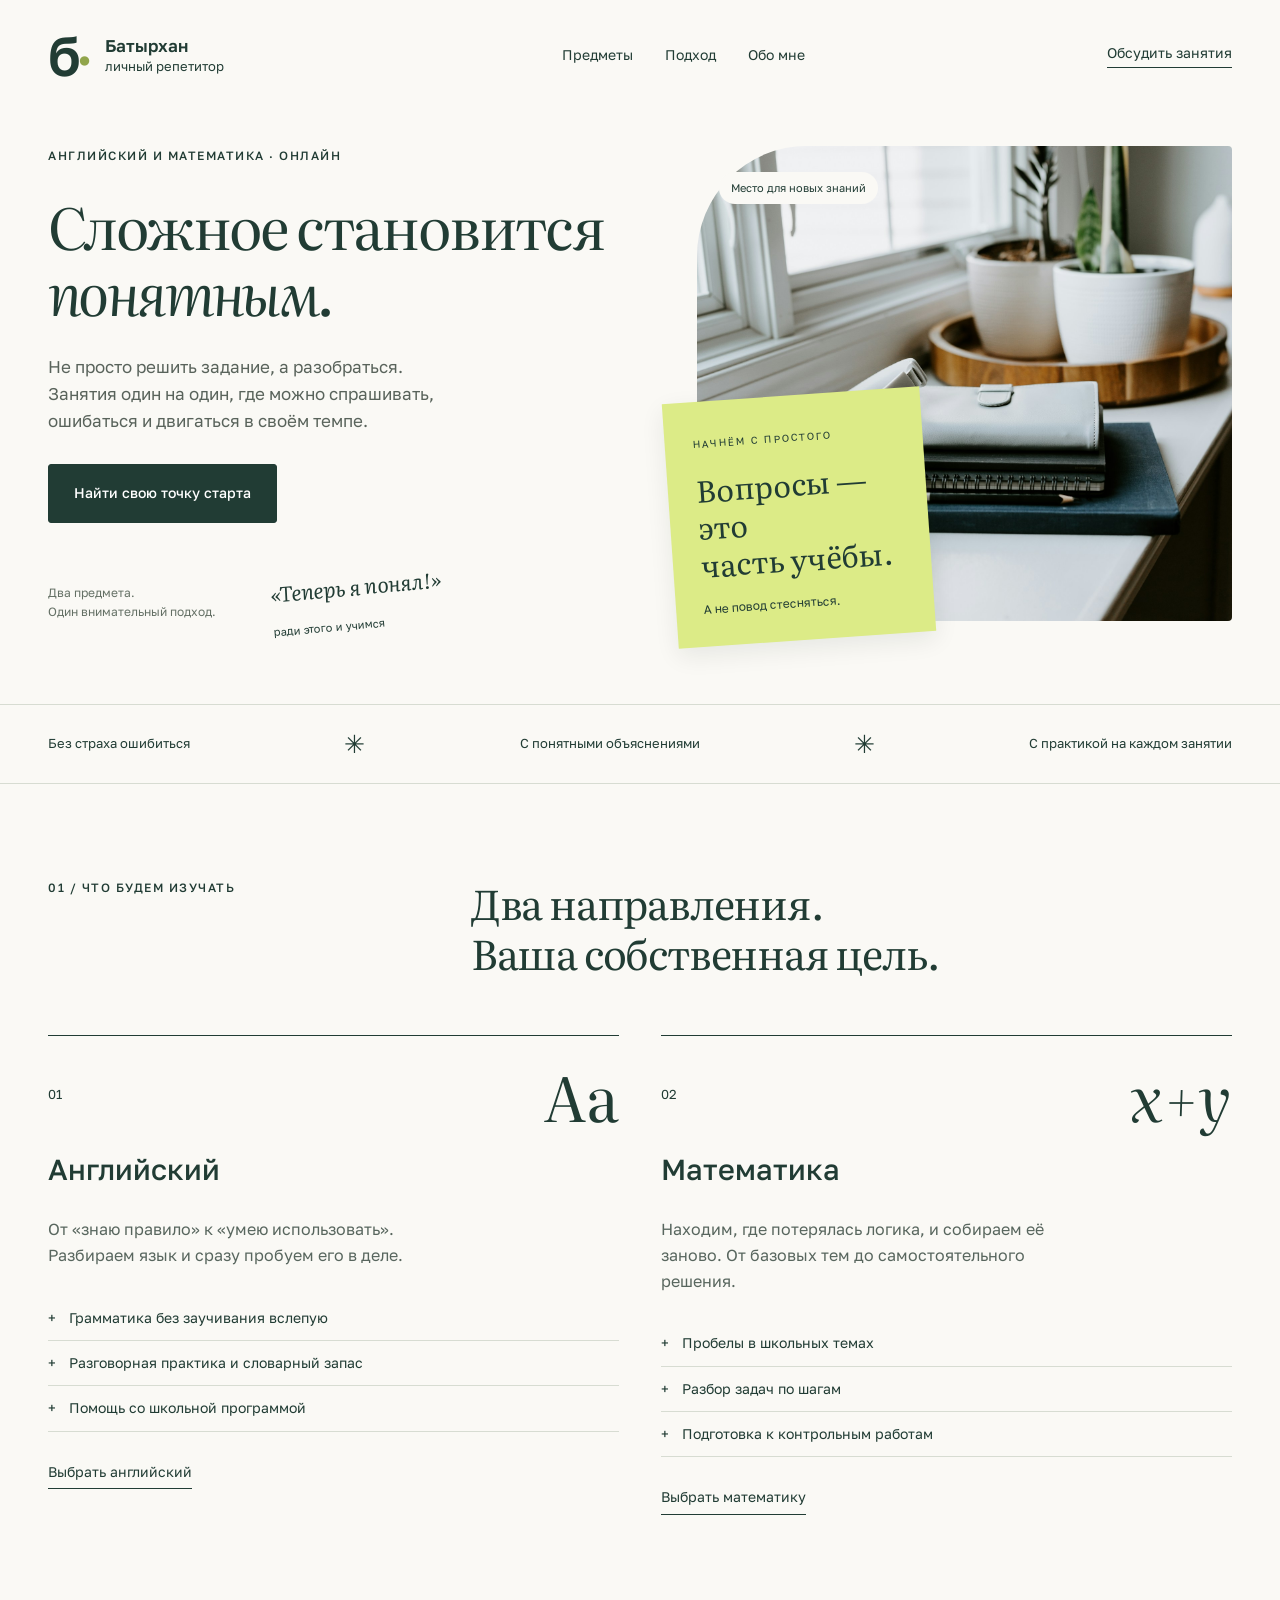
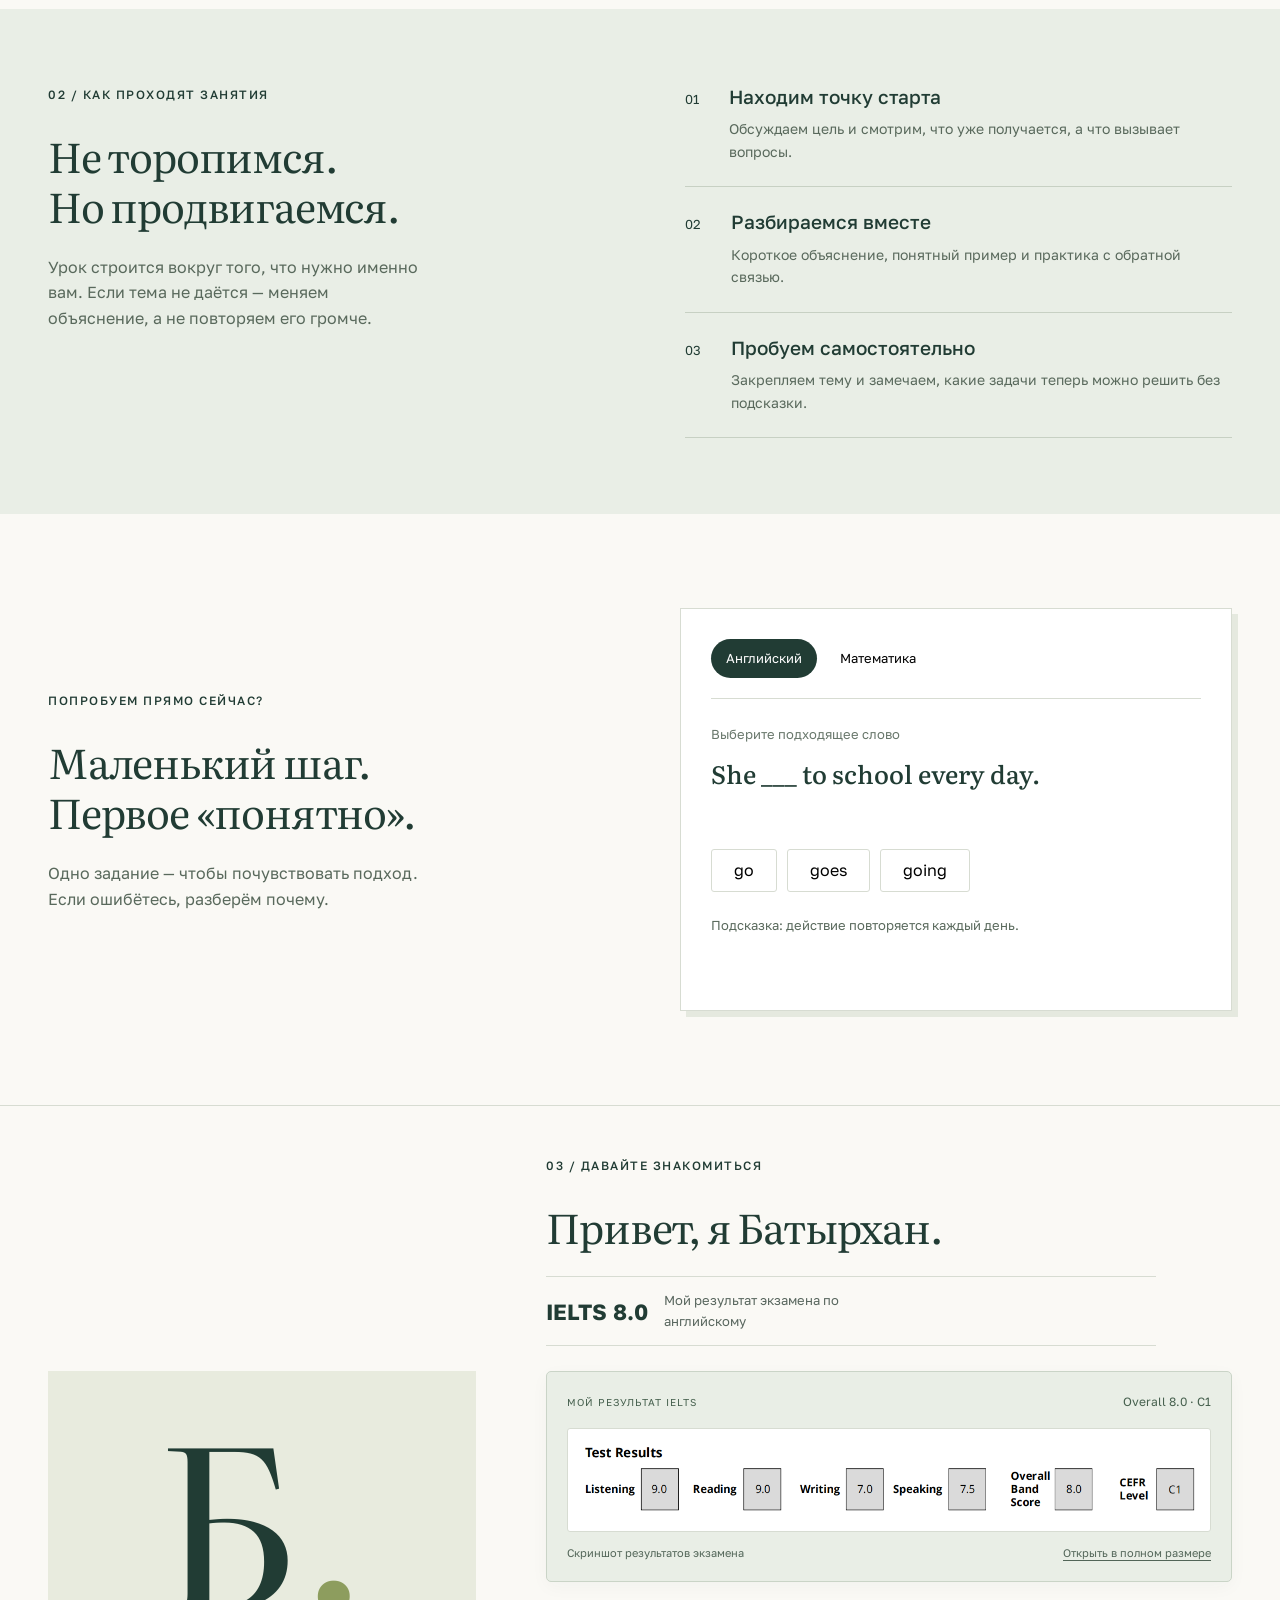
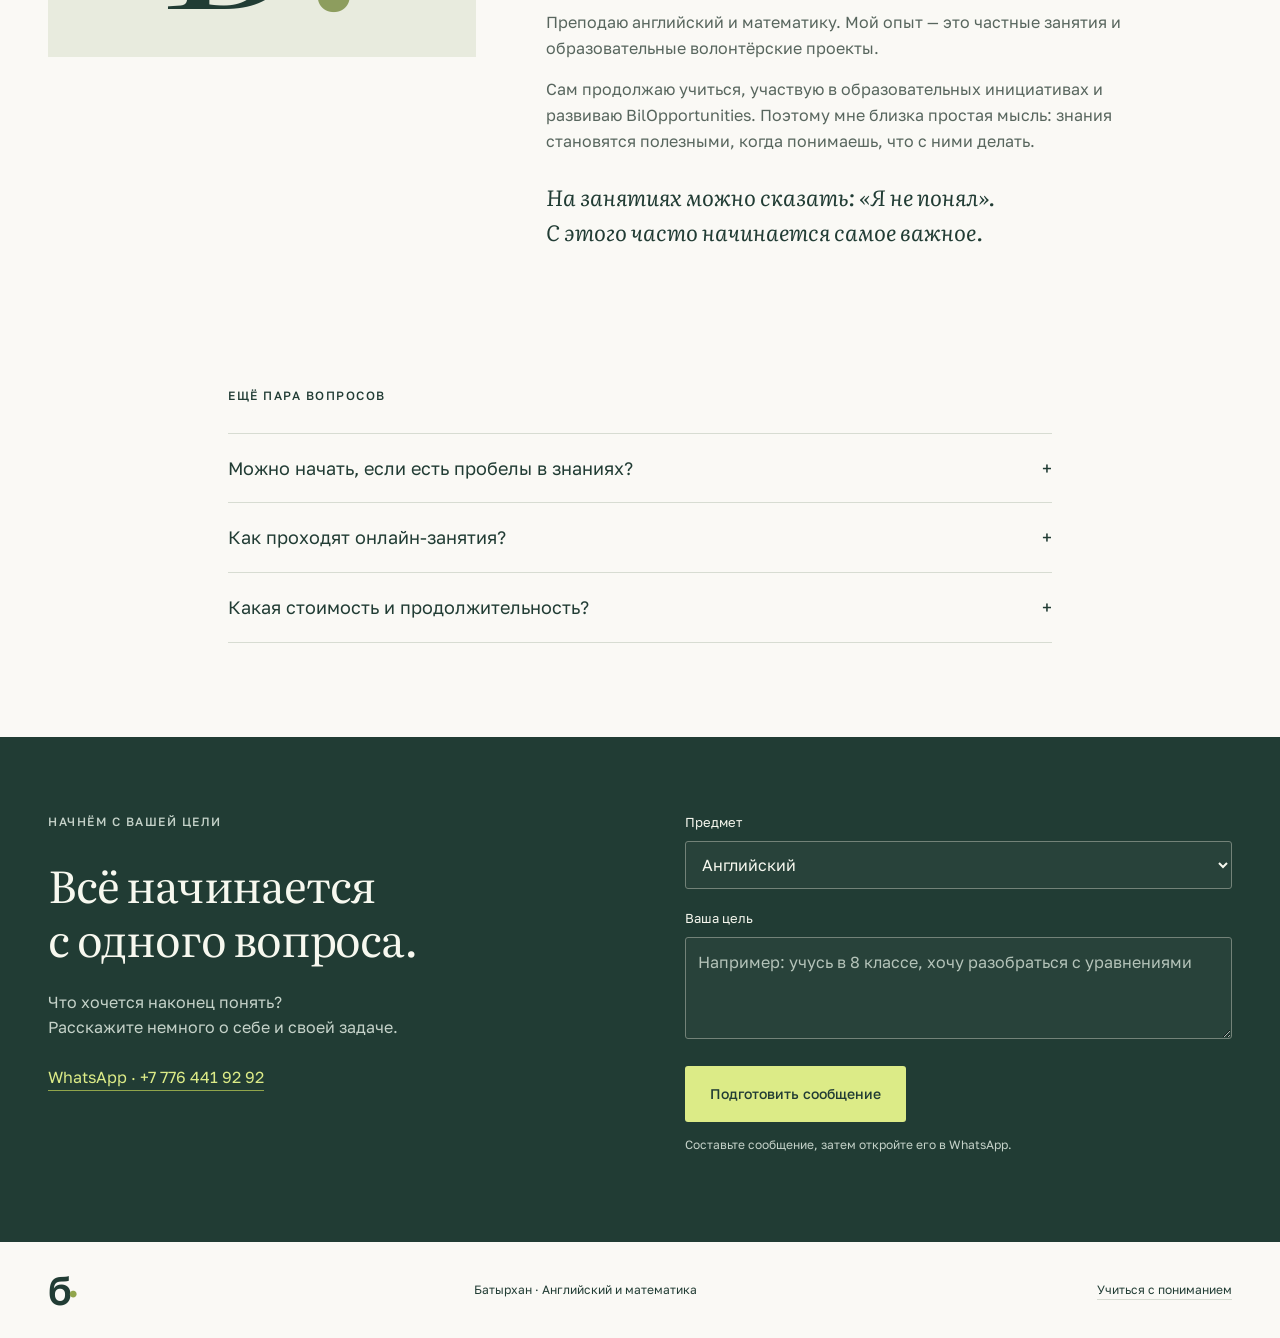
==== public/index.html @ 5d7ccc58 "Add complete tutoring website and Vercel configuration" ====
<!doctype html>
<html lang="ru"><head><meta charset="UTF-8"><meta name="viewport" content="width=device-width,initial-scale=1"><title>Батырхан — английский и математика</title><meta name="description" content="Индивидуальные занятия по английскому и математике с Батырханом. Понятные объяснения, практика и внимание к вашей цели."><link rel="icon" href="data:image/svg+xml,%3Csvg xmlns='http://www.w3.org/2000/svg' viewBox='0 0 40 40'%3E%3Crect width='40' height='40' rx='20' fill='%231c342e'/%3E%3Ctext x='10' y='29' font-size='27' fill='white'%3Eb%3C/text%3E%3C/svg%3E"><link rel="stylesheet" href="style.css"></head>
<body><header class="wrap"><a class="brand" href="#">б<span>·</span> <small>Батырхан<br>личный репетитор</small></a><nav aria-label="Основная навигация"><a href="#subjects">Предметы</a><a href="#approach">Подход</a><a href="#about">Обо мне</a></nav><a class="nav-cta" href="#start">Обсудить занятия</a></header>
<main><section class="hero wrap"><div class="hero-copy"><p class="eyebrow">АНГЛИЙСКИЙ И МАТЕМАТИКА · ОНЛАЙН</p><h1>Сложное становится<br><em>понятным.</em></h1><p class="intro">Не просто решить задание, а разобраться.<br>Занятия один на один, где можно спрашивать,<br class="desktop"> ошибаться и двигаться в своём темпе.</p><a class="button" href="#start">Найти свою точку старта</a><div class="hero-bottom"><span>Два предмета.<br>Один внимательный подход.</span><span class="handwriting">«Теперь я понял!»<br><small>ради этого и учимся</small></span></div></div><div class="hero-visual"><img id="hero-photo" alt="Книги и тетради на рабочем столе" src="study.jpg"><div class="photo-label">Место для новых знаний</div><div class="lesson-note"><span>НАЧНЁМ С ПРОСТОГО</span><p>Вопросы — это<br>часть учёбы.</p><div>А не повод стесняться.</div></div></div></section>
<div class="strip"><div class="wrap"><span>Без страха ошибиться</span><i>✳</i><span>С понятными объяснениями</span><i>✳</i><span>С практикой на каждом занятии</span></div></div>
<section id="subjects" class="section wrap"><div class="section-heading"><p class="eyebrow">01 / ЧТО БУДЕМ ИЗУЧАТЬ</p><h2>Два направления.<br>Ваша собственная цель.</h2></div><div class="subjects"><article><div class="subject-top"><span class="number">01</span><span class="subject-symbol">Aa</span></div><h3>Английский</h3><p>От «знаю правило» к «умею использовать». Разбираем язык и сразу пробуем его в деле.</p><ul><li>Грамматика без заучивания вслепую</li><li>Разговорная практика и словарный запас</li><li>Помощь со школьной программой</li></ul><button class="text-button" data-subject="Английский">Выбрать английский</button></article><article><div class="subject-top"><span class="number">02</span><span class="subject-symbol math">x+y</span></div><h3>Математика</h3><p>Находим, где потерялась логика, и собираем её заново. От базовых тем до самостоятельного решения.</p><ul><li>Пробелы в школьных темах</li><li>Разбор задач по шагам</li><li>Подготовка к контрольным работам</li></ul><button class="text-button" data-subject="Математика">Выбрать математику</button></article></div></section>
<section id="approach" class="approach"><div class="wrap approach-grid"><div><p class="eyebrow">02 / КАК ПРОХОДЯТ ЗАНЯТИЯ</p><h2>Не торопимся.<br>Но продвигаемся.</h2><p>Урок строится вокруг того, что нужно именно вам. Если тема не даётся — меняем объяснение, а не повторяем его громче.</p></div><ol><li><span>01</span><div><h3>Находим точку старта</h3><p>Обсуждаем цель и смотрим, что уже получается, а что вызывает вопросы.</p></div></li><li><span>02</span><div><h3>Разбираемся вместе</h3><p>Короткое объяснение, понятный пример и практика с обратной связью.</p></div></li><li><span>03</span><div><h3>Пробуем самостоятельно</h3><p>Закрепляем тему и замечаем, какие задачи теперь можно решить без подсказки.</p></div></li></ol></div></section>
<section class="section wrap try-grid"><div><p class="eyebrow">ПОПРОБУЕМ ПРЯМО СЕЙЧАС?</p><h2>Маленький шаг.<br>Первое «понятно».</h2><p>Одно задание — чтобы почувствовать подход.<br>Если ошибётесь, разберём почему.</p></div><div class="exercise"><div class="tabs" role="group" aria-label="Предмет задания"><button class="active" aria-pressed="true" data-quiz="english">Английский</button><button aria-pressed="false" data-quiz="math">Математика</button></div><p id="quiz-label">Выберите подходящее слово</p><h3 id="quiz-question" lang="en">She ___ to school every day.</h3><div id="quiz-options" class="options"></div><p id="quiz-feedback" class="feedback" aria-live="polite">Подсказка: действие повторяется каждый день.</p></div></section>
<section id="about" class="about wrap"><div class="about-mark" aria-hidden="true">Б<span>.</span></div><div><p class="eyebrow">03 / ДАВАЙТЕ ЗНАКОМИТЬСЯ</p><h2>Привет, я Батырхан.</h2><p class="ielts-badge"><strong>IELTS 8.0</strong><span>Мой результат экзамена по английскому</span></p><figure class="results-card"><figcaption><span>МОЙ РЕЗУЛЬТАТ IELTS</span><span>Overall 8.0 · C1</span></figcaption><a class="results-image" href="ielts-results.png" target="_blank" rel="noopener" aria-label="Открыть скриншот результатов IELTS в полном размере"><img src="ielts-results.png" alt="Результаты IELTS: Listening 9.0, Reading 9.0, Writing 7.0, Speaking 7.5, общий балл 8.0, CEFR C1" width="1143" height="135" loading="lazy"></a><div class="results-caption"><span>Скриншот результатов экзамена</span><a href="ielts-results.png" target="_blank" rel="noopener">Открыть в полном размере</a></div></figure><p>Преподаю английский и математику. Мой опыт — это частные занятия и образовательные волонтёрские проекты.</p><p>Сам продолжаю учиться, участвую в образовательных инициативах и развиваю BilOpportunities. Поэтому мне близка простая мысль: знания становятся полезными, когда понимаешь, что с ними делать.</p><p class="personal">На занятиях можно сказать: «Я не понял».<br>С этого часто начинается самое важное.</p></div></section>
<section class="section wrap faq"><p class="eyebrow">ЕЩЁ ПАРА ВОПРОСОВ</p><details><summary>Можно начать, если есть пробелы в знаниях?</summary><p>Да. Сначала разберёмся, какие темы вызывают трудности, и начнём с необходимой базы.</p></details><details><summary>Как проходят онлайн-занятия?</summary><p>По видеосвязи, с разбором примеров и совместной практикой. Удобную платформу и материалы согласуем перед началом.</p></details><details><summary>Какая стоимость и продолжительность?</summary><p>Стоимость, длительность и расписание обсуждаются перед началом занятий с учётом предмета и вашей задачи.</p></details></section>
<section id="start" class="contact"><div class="wrap contact-grid"><div><p class="eyebrow">НАЧНЁМ С ВАШЕЙ ЦЕЛИ</p><h2>Всё начинается<br>с одного вопроса.</h2><p>Что хочется наконец понять?<br>Расскажите немного о себе и своей задаче.</p><a class="whatsapp-contact" href="https://wa.me/77764419292" target="_blank" rel="noopener noreferrer">WhatsApp · +7 776 441 92 92</a></div><form id="contact-form"><label for="subject">Предмет</label><select id="subject"><option>Английский</option><option>Математика</option><option>Оба предмета</option></select><label for="goal">Ваша цель</label><textarea id="goal" required maxlength="1500" placeholder="Например: учусь в 8 классе, хочу разобраться с уравнениями" rows="3"></textarea><button class="button light" type="submit">Подготовить сообщение</button><p class="form-note">Составьте сообщение, затем откройте его в WhatsApp.</p><div id="message-result" hidden><label for="message-text">Ваше сообщение готово</label><textarea id="message-text" readonly rows="5"></textarea><a id="whatsapp-send" class="button light" href="https://wa.me/77764419292" target="_blank" rel="noopener noreferrer">Открыть WhatsApp</a> <button type="button" id="copy" class="text-button">Скопировать текст</button><p id="copy-status" aria-live="polite">Откройте WhatsApp и нажмите «Отправить» в чате с Батырханом.</p></div></form></div></section></main><footer class="wrap"><a class="brand" href="#">б<span>·</span></a><span>Батырхан · Английский и математика</span><a href="#subjects">Учиться с пониманием</a></footer><script src="app.js"></script></body></html>
---- public/style.css ----
@import url('https://fonts.googleapis.com/css2?family=Golos+Text:wght@400;500;600;700&family=Literata:ital,wght@0,400;0,500;1,400;1,500&display=swap');
:root{--ink:#213c34;--paper:#faf9f5;--accent:#dceb87;--line:#d7dcd2}*{box-sizing:border-box}html{scroll-behavior:smooth;scroll-padding-top:30px}body{margin:0;background:var(--paper);color:var(--ink);font-family:'Golos Text',Arial,sans-serif;font-size:16px;line-height:1.6}a{color:inherit;text-decoration:none}button,input,select,textarea{font:inherit}button,a,select,summary{touch-action:manipulation}button{cursor:pointer}a:focus-visible,button:focus-visible,summary:focus-visible{outline:3px solid #a48422;outline-offset:5px}.wrap{max-width:1280px;margin:auto;padding-left:48px;padding-right:48px}header{height:110px;display:flex;align-items:center;justify-content:space-between;gap:24px}.brand{font-weight:600;font-size:55px;line-height:1;display:flex;align-items:center;letter-spacing:-5px}.brand>span{color:#91a54b}.brand small{font-size:13px;line-height:1.35;letter-spacing:0;font-weight:400;padding-left:17px}.brand small:first-line{font-size:17px;font-weight:600}nav{display:flex;gap:32px;font-size:14px}.nav-cta{font-size:14px;border-bottom:1px solid;padding-bottom:3px}.hero{display:grid;grid-template-columns:1.13fr 1fr;gap:45px;padding-top:36px;padding-bottom:68px}.eyebrow{font-size:12px;letter-spacing:1.5px;font-weight:500;margin:0 0 27px}h1,h2,h3,p{margin-top:0}h1{font-family:Literata,Georgia,serif;font-size:clamp(40px,4.5vw,65px);font-weight:400;line-height:1.15;letter-spacing:-2.6px;margin-bottom:28px}h1 em{font-weight:400}h2{font-family:Literata,Georgia,serif;font-weight:400;font-size:clamp(30px,3.2vw,44px);line-height:1.22;letter-spacing:-1.2px;margin-bottom:24px}h3{font-size:23px;font-weight:500;line-height:1.3}.intro{font-size:17px;color:#59635b;margin-bottom:30px}.button{display:inline-block;background:var(--ink);border:1px solid var(--ink);padding:17px 25px;color:white;font-size:14px;font-weight:500;border-radius:3px;transition:background .2s,transform .2s}.button:hover{background:#385447;transform:translateY(-2px)}.hero-bottom{margin-top:46px;display:flex;align-items:center;gap:55px;font-size:12px;color:#647065}.handwriting{font-family:Literata,Georgia,serif;font-size:21px;font-style:italic;color:var(--ink);transform:rotate(-5deg)}.handwriting small{font-family:'Golos Text',sans-serif;font-style:normal;font-size:11px}.hero-visual{position:relative;min-height:470px;margin-bottom:15px}.hero-visual img{width:100%;height:100%;position:absolute;object-fit:cover;border-radius:110px 4px 4px 4px;background:#c9c8b8}.photo-label{position:absolute;left:22px;top:26px;background:var(--paper);font-size:11px;padding:7px 12px;border-radius:30px}.lesson-note{position:absolute;bottom:-20px;left:-27px;background:var(--accent);width:258px;padding:28px;transform:rotate(-4deg);box-shadow:0 8px 24px #12271815}.lesson-note span{font-size:10px;letter-spacing:1.6px}.lesson-note p{font-family:Literata,serif;font-size:30px;line-height:1.25;margin:16px 0}.lesson-note div{font-size:12px}.strip{border-top:1px solid var(--line);border-bottom:1px solid var(--line);padding:19px 0}.strip .wrap{display:flex;justify-content:space-between;gap:20px;align-items:center;font-size:13px}.strip i{font-style:normal;font-size:25px}.section{padding-top:94px;padding-bottom:94px}.section-heading{display:grid;grid-template-columns:1fr 1.8fr;margin-bottom:33px}.subjects{display:grid;grid-template-columns:1fr 1fr;gap:42px}.subjects article{border-top:1px solid var(--ink);padding-top:25px}.subject-top{display:flex;align-items:center;justify-content:space-between;height:68px;margin-bottom:22px}.number{font-size:13px}.subject-symbol{font-family:Literata,Georgia,serif;font-size:62px;line-height:1}.math{font-style:italic}.subjects h3{font-size:29px}.subjects p{max-width:420px;color:#58665e}.subjects ul{list-style:none;padding:0;margin:27px 0;font-size:14px}.subjects li{border-bottom:1px solid var(--line);padding:11px 0}.subjects li:before{content:'+';padding-right:13px}.text-button{background:none;border:0;border-bottom:1px solid;padding:0 0 5px;color:inherit;font-size:14px}.approach{background:#e9eee6;padding:76px 0}.approach-grid{display:grid;grid-template-columns:1fr 1fr;gap:90px}.approach-grid>div>p:last-child{color:#59695c;max-width:380px}.approach ol{list-style:none;margin:0;padding:0}.approach li{display:flex;gap:30px;border-bottom:1px solid #c7d0c3;padding:23px 0}.approach li:first-child{padding-top:0}.approach li span{font-size:13px;padding-top:4px}.approach li h3{font-size:19px;margin-bottom:9px}.approach li p{font-size:14px;color:#59695c;margin:0}.try-grid{display:grid;grid-template-columns:1fr 1fr;gap:80px;align-items:center}.try-grid>div>p:last-child{color:#59695c}.exercise{padding:30px;background:white;border:1px solid var(--line);box-shadow:6px 6px 0 #e5e9df}.tabs{display:flex;gap:8px;border-bottom:1px solid var(--line);padding-bottom:20px;margin-bottom:25px}.tabs button{border:0;background:none;font-size:13px;padding:9px 15px;border-radius:30px}.tabs .active{background:var(--ink);color:white}.exercise>p{font-size:13px;color:#68776b}.exercise h3{font-family:Literata,Georgia,serif;font-size:25px;min-height:66px}.options{display:flex;gap:10px}.options button{border:1px solid var(--line);background:white;padding:8px 22px;border-radius:3px}.options button:hover{background:#eef3dd}.options .selected{background:var(--accent);border-color:var(--ink)}.exercise .feedback{margin:23px 0 0;min-height:65px;color:var(--ink)}.about{display:grid;grid-template-columns:1fr 1.6fr;gap:70px;padding-top:50px;padding-bottom:65px;border-top:1px solid var(--line);align-items:center}.about-mark{font-family:Literata,serif;font-size:220px;text-align:center;line-height:1.3;background:#e8ebde}.about-mark span{color:#8d9d5e}.about p:not(.eyebrow){max-width:610px;color:#58665e}.about .personal{font-family:Literata,serif;font-size:22px;font-style:italic;color:var(--ink)!important;margin-top:25px}.faq{max-width:920px;padding-top:50px}details{border-top:1px solid var(--line);padding:20px 0}details:last-child{border-bottom:1px solid var(--line)}summary{cursor:pointer;font-size:18px;list-style:none;display:flex;justify-content:space-between;gap:20px}summary:after{content:'+'}details[open] summary:after{content:'−'}details p{font-size:15px;color:#59695c;margin:15px 35px 0 0}.contact{background:var(--ink);color:#f7f8ef;padding:75px 0}.contact-grid{display:grid;grid-template-columns:1fr 1fr;gap:90px}.contact h2{font-size:44px}.contact p{color:#c5d2c9}form label{display:block;font-size:13px;margin-bottom:8px}select,textarea{width:100%;border:1px solid #738278;border-radius:3px;padding:12px;background:#ffffff08;color:inherit;margin-bottom:19px}select option{color:#213c34}textarea{resize:vertical}textarea::placeholder{color:#b4c3b9}.light{background:var(--accent);color:var(--ink);border:0}.light:hover{background:#e7f4b0}.form-note,#copy-status{font-size:12px;margin-top:13px}#message-result{margin-top:25px;border-top:1px solid #738278;padding-top:20px}footer{display:flex;align-items:center;justify-content:space-between;gap:20px;padding-top:28px;padding-bottom:28px;font-size:12px}footer .brand{font-size:40px}footer>a:last-child{border-bottom:1px solid var(--line)}@media(min-width:1500px){.hero{padding-top:55px;padding-bottom:85px}.hero-visual{min-height:520px}}@media(max-width:900px){.wrap{padding-left:25px;padding-right:25px}nav{gap:18px}.hero{gap:24px}h1{font-size:46px}.hero-visual{min-height:480px}.hero-bottom{gap:20px}.handwriting{font-size:17px}.lesson-note{width:220px}.approach-grid,.try-grid,.contact-grid{gap:35px}.section-heading{grid-template-columns:1fr 1.5fr}.about{gap:35px}.contact h2{font-size:36px}}@media(max-width:640px){header{height:85px}nav{display:none}.brand{font-size:43px}.brand small{font-size:11px;padding-left:12px}.brand small:first-line{font-size:14px}.nav-cta{font-size:12px}.hero{grid-template-columns:1fr;padding-top:23px;padding-bottom:55px;gap:30px}h1{font-size:45px;letter-spacing:-1.9px}.eyebrow{font-size:10px;letter-spacing:1.1px;margin-bottom:21px}.intro{font-size:16px}.hero-bottom{margin-top:27px;justify-content:space-between}.hero-visual{min-height:345px;margin-left:20px}.lesson-note{left:-20px;width:210px;padding:20px}.lesson-note p{font-size:25px}.photo-label{left:40px}.strip .wrap{justify-content:center;flex-wrap:wrap;gap:6px 15px;font-size:11px}.strip i{font-size:18px}.strip i:last-of-type{display:none}.strip span:last-child{width:100%;text-align:center}.section{padding-top:60px;padding-bottom:60px}.section-heading,.subjects,.approach-grid,.try-grid,.about,.contact-grid{grid-template-columns:1fr;gap:30px}.section-heading{gap:0}.subjects{gap:38px}.subjects h3{font-size:27px}.subject-top{margin-bottom:10px}.approach{padding:55px 0}.exercise{padding:22px}.options button{padding:8px 18px}.about{padding-top:40px;padding-bottom:10px}.about-mark{font-size:110px;width:150px}.about h2{font-size:32px}.contact{padding:55px 0}.contact h2{font-size:37px}.contact-grid{gap:25px}footer{flex-wrap:wrap;justify-content:flex-start}footer>a:last-child{margin-left:auto}footer>span{font-size:10px}h2{font-size:33px}}@media(prefers-reduced-motion:reduce){html{scroll-behavior:auto}*{transition:none!important}}

.ielts-badge{display:flex;align-items:center;gap:16px;padding:13px 0;border-top:1px solid var(--line);border-bottom:1px solid var(--line)}.ielts-badge strong{font-size:22px;color:var(--ink);white-space:nowrap}.ielts-badge span{font-size:13px;max-width:220px}.whatsapp-contact{display:inline-block;color:var(--accent);border-bottom:1px solid #91a54b;margin-top:8px;font-size:16px}#message-result .button{margin:0 12px 16px 0}

.results-card{margin:25px 0 28px;padding:20px;background:#e9eee6;border:1px solid #cad4c7;border-radius:5px;box-shadow:0 5px 18px #213c3409;max-width:100%;transition:box-shadow .2s}.results-card:hover{box-shadow:0 8px 24px #213c3414}.results-card figcaption{display:flex;justify-content:space-between;gap:12px;align-items:center;font-size:10px;letter-spacing:1px;color:#46604e;margin-bottom:17px}.results-card figcaption span:last-child{font-size:12px;letter-spacing:0}.results-image{display:block;background:#fff;padding:14px 10px;border:1px solid #d7dcd2;border-radius:3px}.results-image img{display:block;width:100%;height:auto}.results-caption{display:flex;justify-content:space-between;gap:12px;font-size:11px;line-height:1.5;margin-top:13px;color:#526558}.results-caption a{text-decoration:underline;text-underline-offset:3px}.about>div{min-width:0}@media(max-width:640px){.results-card{padding:14px}.results-card figcaption{flex-wrap:wrap}.results-caption{flex-direction:column;gap:5px}.results-image{padding:12px 5px}}
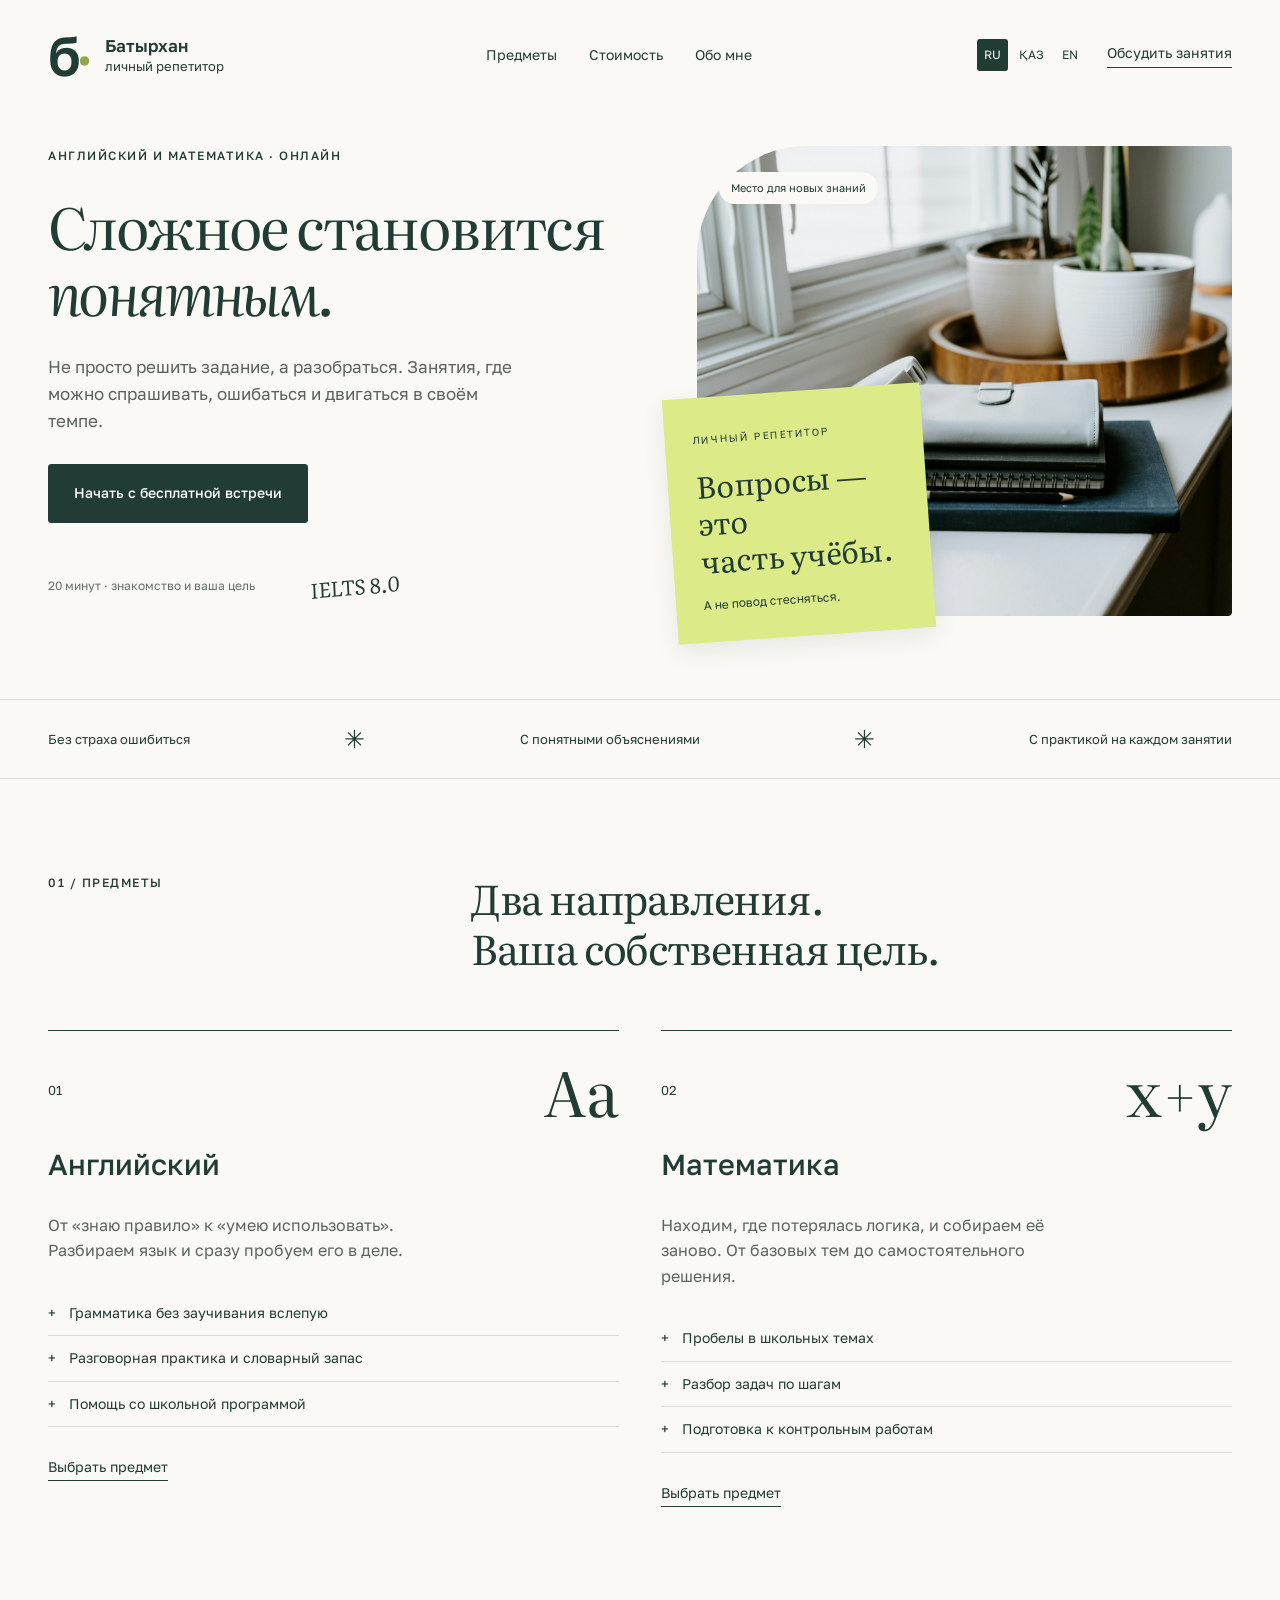
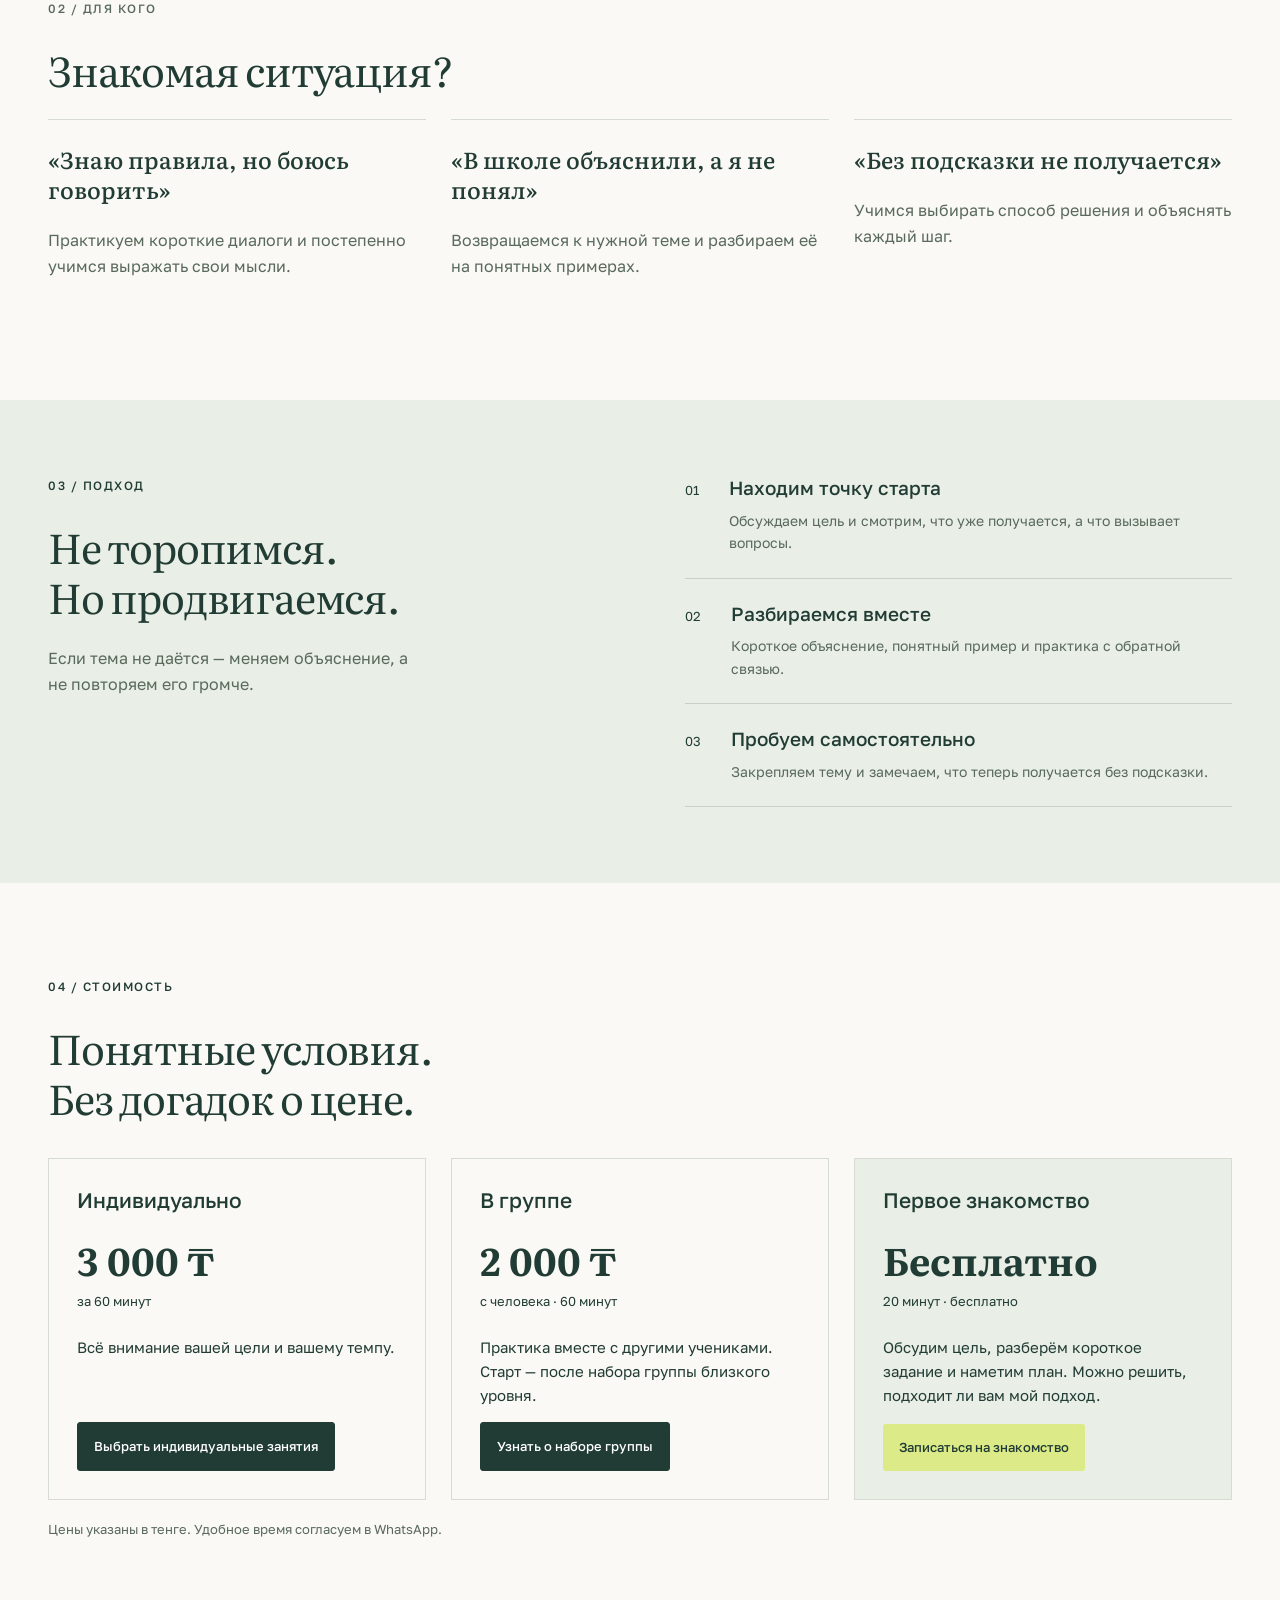
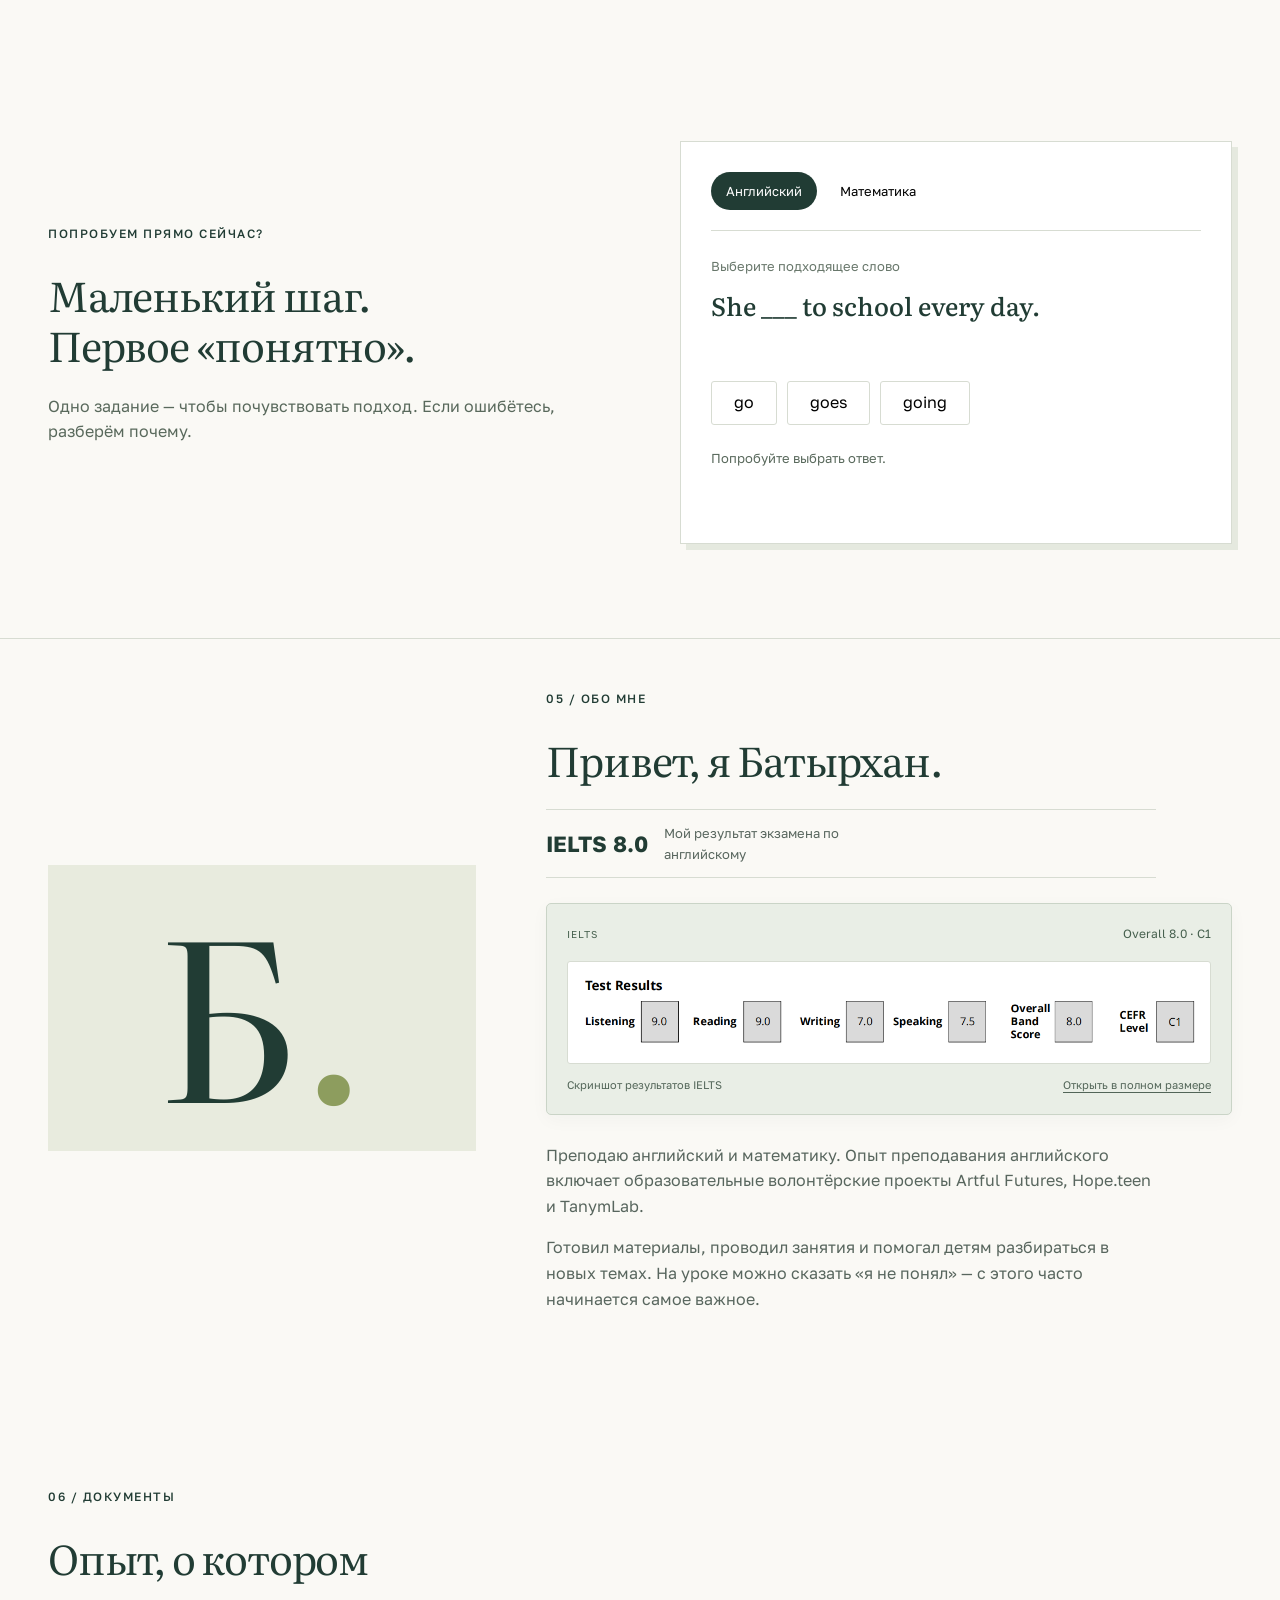
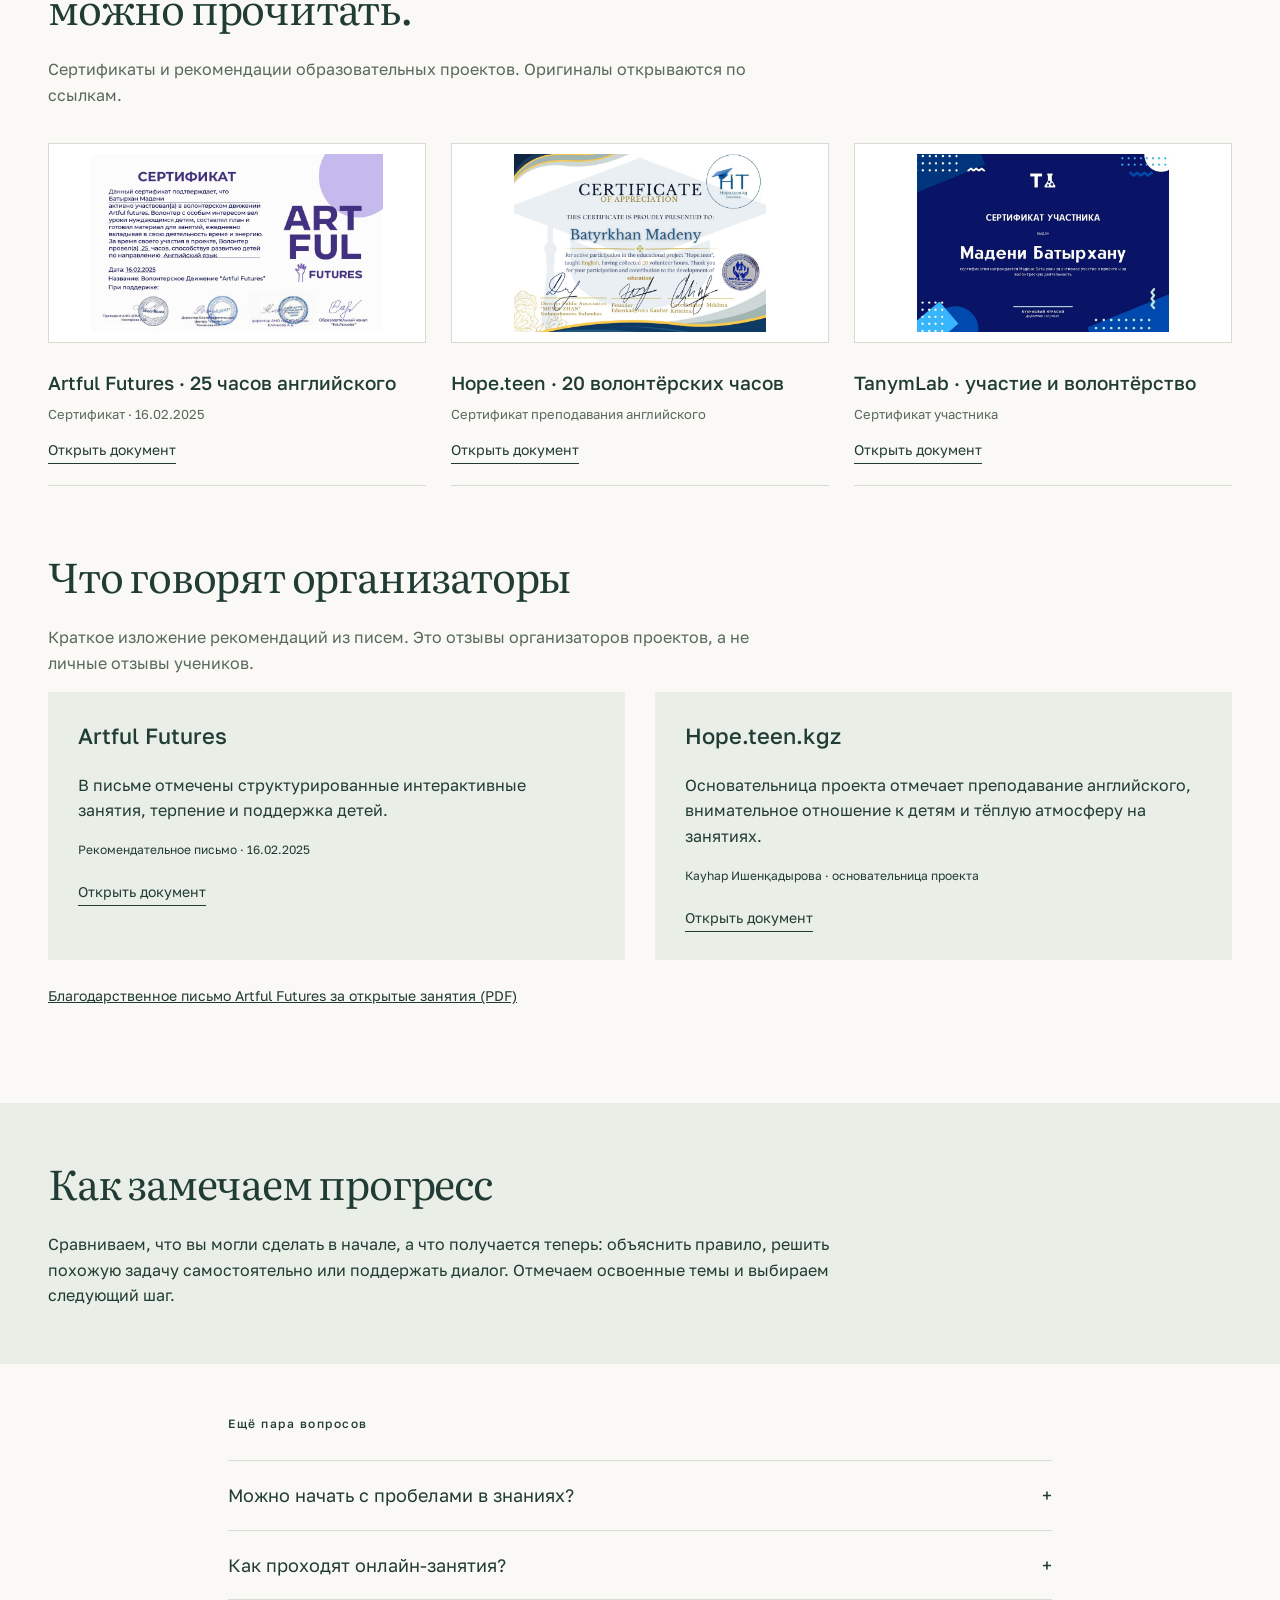
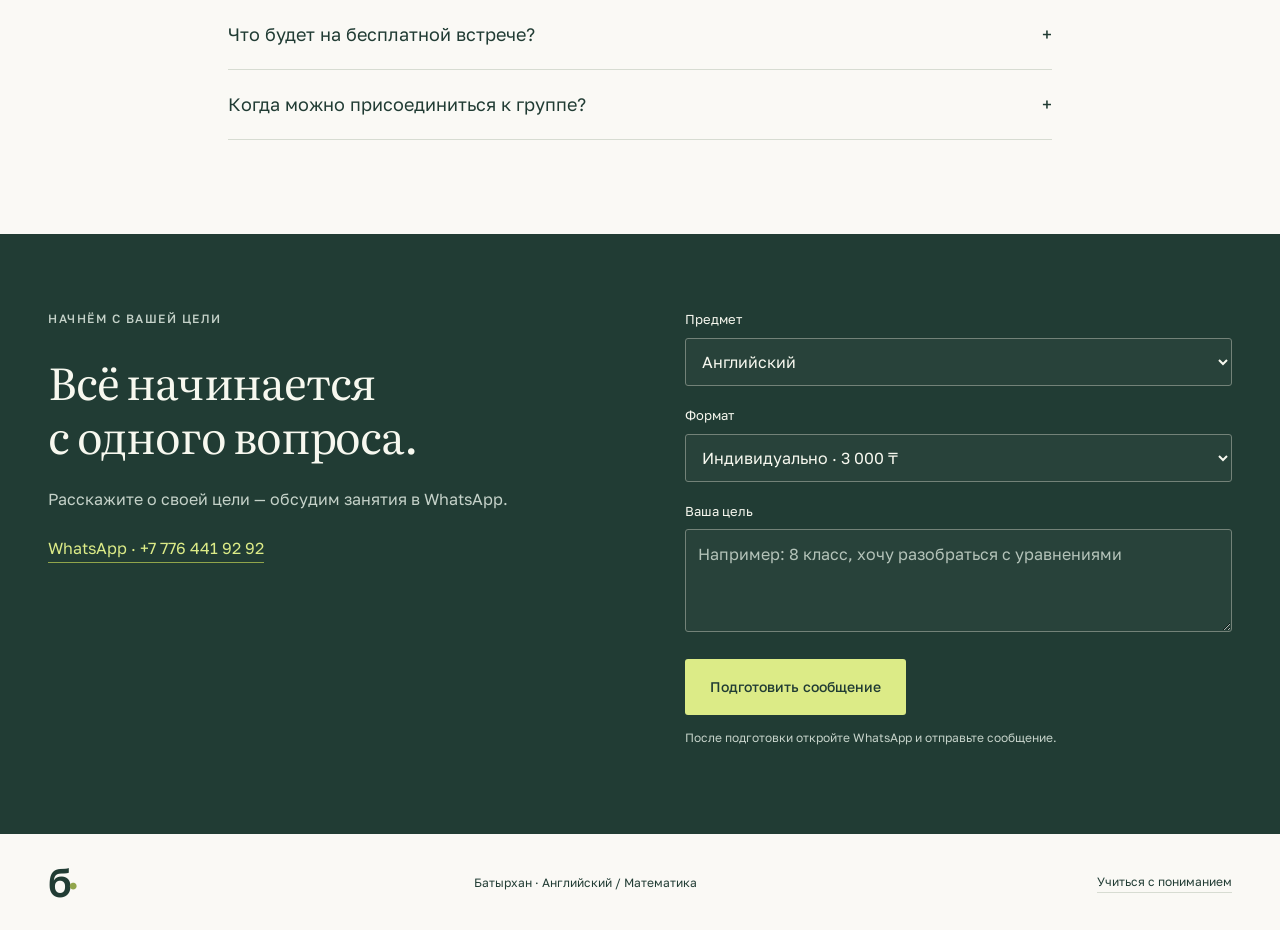
==== commit 1c3872dd: "Add multilingual tutoring pages, lesson pricing and teaching credentials" ====
--- a/public/index.html
+++ b/public/index.html
@@ -1,11 +1,13 @@
-<!doctype html>
-<html lang="ru"><head><meta charset="UTF-8"><meta name="viewport" content="width=device-width,initial-scale=1"><title>Батырхан — английский и математика</title><meta name="description" content="Индивидуальные занятия по английскому и математике с Батырханом. Понятные объяснения, практика и внимание к вашей цели."><link rel="icon" href="data:image/svg+xml,%3Csvg xmlns='http://www.w3.org/2000/svg' viewBox='0 0 40 40'%3E%3Crect width='40' height='40' rx='20' fill='%231c342e'/%3E%3Ctext x='10' y='29' font-size='27' fill='white'%3Eb%3C/text%3E%3C/svg%3E"><link rel="stylesheet" href="style.css"></head>
-<body><header class="wrap"><a class="brand" href="#">б<span>·</span> <small>Батырхан<br>личный репетитор</small></a><nav aria-label="Основная навигация"><a href="#subjects">Предметы</a><a href="#approach">Подход</a><a href="#about">Обо мне</a></nav><a class="nav-cta" href="#start">Обсудить занятия</a></header>
-<main><section class="hero wrap"><div class="hero-copy"><p class="eyebrow">АНГЛИЙСКИЙ И МАТЕМАТИКА · ОНЛАЙН</p><h1>Сложное становится<br><em>понятным.</em></h1><p class="intro">Не просто решить задание, а разобраться.<br>Занятия один на один, где можно спрашивать,<br class="desktop"> ошибаться и двигаться в своём темпе.</p><a class="button" href="#start">Найти свою точку старта</a><div class="hero-bottom"><span>Два предмета.<br>Один внимательный подход.</span><span class="handwriting">«Теперь я понял!»<br><small>ради этого и учимся</small></span></div></div><div class="hero-visual"><img id="hero-photo" alt="Книги и тетради на рабочем столе" src="study.jpg"><div class="photo-label">Место для новых знаний</div><div class="lesson-note"><span>НАЧНЁМ С ПРОСТОГО</span><p>Вопросы — это<br>часть учёбы.</p><div>А не повод стесняться.</div></div></div></section>
-<div class="strip"><div class="wrap"><span>Без страха ошибиться</span><i>✳</i><span>С понятными объяснениями</span><i>✳</i><span>С практикой на каждом занятии</span></div></div>
-<section id="subjects" class="section wrap"><div class="section-heading"><p class="eyebrow">01 / ЧТО БУДЕМ ИЗУЧАТЬ</p><h2>Два направления.<br>Ваша собственная цель.</h2></div><div class="subjects"><article><div class="subject-top"><span class="number">01</span><span class="subject-symbol">Aa</span></div><h3>Английский</h3><p>От «знаю правило» к «умею использовать». Разбираем язык и сразу пробуем его в деле.</p><ul><li>Грамматика без заучивания вслепую</li><li>Разговорная практика и словарный запас</li><li>Помощь со школьной программой</li></ul><button class="text-button" data-subject="Английский">Выбрать английский</button></article><article><div class="subject-top"><span class="number">02</span><span class="subject-symbol math">x+y</span></div><h3>Математика</h3><p>Находим, где потерялась логика, и собираем её заново. От базовых тем до самостоятельного решения.</p><ul><li>Пробелы в школьных темах</li><li>Разбор задач по шагам</li><li>Подготовка к контрольным работам</li></ul><button class="text-button" data-subject="Математика">Выбрать математику</button></article></div></section>
-<section id="approach" class="approach"><div class="wrap approach-grid"><div><p class="eyebrow">02 / КАК ПРОХОДЯТ ЗАНЯТИЯ</p><h2>Не торопимся.<br>Но продвигаемся.</h2><p>Урок строится вокруг того, что нужно именно вам. Если тема не даётся — меняем объяснение, а не повторяем его громче.</p></div><ol><li><span>01</span><div><h3>Находим точку старта</h3><p>Обсуждаем цель и смотрим, что уже получается, а что вызывает вопросы.</p></div></li><li><span>02</span><div><h3>Разбираемся вместе</h3><p>Короткое объяснение, понятный пример и практика с обратной связью.</p></div></li><li><span>03</span><div><h3>Пробуем самостоятельно</h3><p>Закрепляем тему и замечаем, какие задачи теперь можно решить без подсказки.</p></div></li></ol></div></section>
-<section class="section wrap try-grid"><div><p class="eyebrow">ПОПРОБУЕМ ПРЯМО СЕЙЧАС?</p><h2>Маленький шаг.<br>Первое «понятно».</h2><p>Одно задание — чтобы почувствовать подход.<br>Если ошибётесь, разберём почему.</p></div><div class="exercise"><div class="tabs" role="group" aria-label="Предмет задания"><button class="active" aria-pressed="true" data-quiz="english">Английский</button><button aria-pressed="false" data-quiz="math">Математика</button></div><p id="quiz-label">Выберите подходящее слово</p><h3 id="quiz-question" lang="en">She ___ to school every day.</h3><div id="quiz-options" class="options"></div><p id="quiz-feedback" class="feedback" aria-live="polite">Подсказка: действие повторяется каждый день.</p></div></section>
-<section id="about" class="about wrap"><div class="about-mark" aria-hidden="true">Б<span>.</span></div><div><p class="eyebrow">03 / ДАВАЙТЕ ЗНАКОМИТЬСЯ</p><h2>Привет, я Батырхан.</h2><p class="ielts-badge"><strong>IELTS 8.0</strong><span>Мой результат экзамена по английскому</span></p><figure class="results-card"><figcaption><span>МОЙ РЕЗУЛЬТАТ IELTS</span><span>Overall 8.0 · C1</span></figcaption><a class="results-image" href="ielts-results.png" target="_blank" rel="noopener" aria-label="Открыть скриншот результатов IELTS в полном размере"><img src="ielts-results.png" alt="Результаты IELTS: Listening 9.0, Reading 9.0, Writing 7.0, Speaking 7.5, общий балл 8.0, CEFR C1" width="1143" height="135" loading="lazy"></a><div class="results-caption"><span>Скриншот результатов экзамена</span><a href="ielts-results.png" target="_blank" rel="noopener">Открыть в полном размере</a></div></figure><p>Преподаю английский и математику. Мой опыт — это частные занятия и образовательные волонтёрские проекты.</p><p>Сам продолжаю учиться, участвую в образовательных инициативах и развиваю BilOpportunities. Поэтому мне близка простая мысль: знания становятся полезными, когда понимаешь, что с ними делать.</p><p class="personal">На занятиях можно сказать: «Я не понял».<br>С этого часто начинается самое важное.</p></div></section>
-<section class="section wrap faq"><p class="eyebrow">ЕЩЁ ПАРА ВОПРОСОВ</p><details><summary>Можно начать, если есть пробелы в знаниях?</summary><p>Да. Сначала разберёмся, какие темы вызывают трудности, и начнём с необходимой базы.</p></details><details><summary>Как проходят онлайн-занятия?</summary><p>По видеосвязи, с разбором примеров и совместной практикой. Удобную платформу и материалы согласуем перед началом.</p></details><details><summary>Какая стоимость и продолжительность?</summary><p>Стоимость, длительность и расписание обсуждаются перед началом занятий с учётом предмета и вашей задачи.</p></details></section>
-<section id="start" class="contact"><div class="wrap contact-grid"><div><p class="eyebrow">НАЧНЁМ С ВАШЕЙ ЦЕЛИ</p><h2>Всё начинается<br>с одного вопроса.</h2><p>Что хочется наконец понять?<br>Расскажите немного о себе и своей задаче.</p><a class="whatsapp-contact" href="https://wa.me/77764419292" target="_blank" rel="noopener noreferrer">WhatsApp · +7 776 441 92 92</a></div><form id="contact-form"><label for="subject">Предмет</label><select id="subject"><option>Английский</option><option>Математика</option><option>Оба предмета</option></select><label for="goal">Ваша цель</label><textarea id="goal" required maxlength="1500" placeholder="Например: учусь в 8 классе, хочу разобраться с уравнениями" rows="3"></textarea><button class="button light" type="submit">Подготовить сообщение</button><p class="form-note">Составьте сообщение, затем откройте его в WhatsApp.</p><div id="message-result" hidden><label for="message-text">Ваше сообщение готово</label><textarea id="message-text" readonly rows="5"></textarea><a id="whatsapp-send" class="button light" href="https://wa.me/77764419292" target="_blank" rel="noopener noreferrer">Открыть WhatsApp</a> <button type="button" id="copy" class="text-button">Скопировать текст</button><p id="copy-status" aria-live="polite">Откройте WhatsApp и нажмите «Отправить» в чате с Батырханом.</p></div></form></div></section></main><footer class="wrap"><a class="brand" href="#">б<span>·</span></a><span>Батырхан · Английский и математика</span><a href="#subjects">Учиться с пониманием</a></footer><script src="app.js"></script></body></html>
+<!doctype html><html lang="ru"><head><meta charset="utf-8"><meta name="viewport" content="width=device-width,initial-scale=1"><title>Батырхан — английский и математика</title><meta name="description" content="Не просто решить задание, а разобраться. Занятия, где можно спрашивать, ошибаться и двигаться в своём темпе."><link rel="icon" href="data:image/svg+xml,%3Csvg xmlns='http://www.w3.org/2000/svg' viewBox='0 0 40 40'%3E%3Crect width='40' height='40' rx='20' fill='%23213c34'/%3E%3Ctext x='10' y='29' font-size='27' fill='white'%3Eb%3C/text%3E%3C/svg%3E"><link rel="stylesheet" href="style.css"><link rel="alternate" hreflang="ru" href="index.html"><link rel="alternate" hreflang="kk" href="kk.html"><link rel="alternate" hreflang="en" href="en.html"></head><body>
+ <header class="wrap"><a class="brand" href="index.html">б<span>·</span><small>Батырхан<br>личный репетитор</small></a><nav aria-label="Батырхан — английский и математика"><a href="#subjects">Предметы</a><a href="#prices">Стоимость</a><a href="#about">Обо мне</a></nav><div class="header-actions"><div class="languages" aria-label="Language"><a lang="ru" href="index.html" aria-current="page">RU</a><a lang="kk" href="kk.html" >ҚАЗ</a><a lang="en" href="en.html" >EN</a></div><a class="nav-cta" href="#start">Обсудить занятия</a></div></header>
+ <main><section class="hero wrap"><div class="hero-copy"><p class="eyebrow">АНГЛИЙСКИЙ И МАТЕМАТИКА · ОНЛАЙН</p><h1>Сложное становится<br><em>понятным.</em></h1><p class="intro">Не просто решить задание, а разобраться. Занятия, где можно спрашивать, ошибаться и двигаться в своём темпе.</p><a class="button" href="#start" data-plan="trial">Начать с бесплатной встречи</a><div class="hero-bottom"><span>20 минут · знакомство и ваша цель</span><span class="handwriting">IELTS 8.0</span></div></div><div class="hero-visual"><img src="study.jpg" alt="Книги и тетради на рабочем столе" fetchpriority="high"><div class="photo-label">Место для новых знаний</div><div class="lesson-note"><span>ЛИЧНЫЙ РЕПЕТИТОР</span><p>Вопросы — это<br>часть учёбы.</p><div>А не повод стесняться.</div></div></div></section><div class="strip"><div class="wrap"><span>Без страха ошибиться</span><i>✳</i><span>С понятными объяснениями</span><i>✳</i><span>С практикой на каждом занятии</span></div></div>
+ <section id="subjects" class="section wrap"><div class="section-heading"><p class="eyebrow">01 / ПРЕДМЕТЫ</p><h2>Два направления.<br>Ваша собственная цель.</h2></div><div class="subjects"><article><div class="subject-top"><span class="number">01</span><span class="subject-symbol">Aa</span></div><h3>Английский</h3><p>От «знаю правило» к «умею использовать». Разбираем язык и сразу пробуем его в деле.</p><ul><li>Грамматика без заучивания вслепую</li><li>Разговорная практика и словарный запас</li><li>Помощь со школьной программой</li></ul><a class="text-button" href="#start" data-subject="english">Выбрать предмет</a></article><article><div class="subject-top"><span class="number">02</span><span class="subject-symbol">x+y</span></div><h3>Математика</h3><p>Находим, где потерялась логика, и собираем её заново. От базовых тем до самостоятельного решения.</p><ul><li>Пробелы в школьных темах</li><li>Разбор задач по шагам</li><li>Подготовка к контрольным работам</li></ul><a class="text-button" href="#start" data-subject="math">Выбрать предмет</a></article></div></section>
+ <section class="wrap audience"><p class="eyebrow">02 / ДЛЯ КОГО</p><h2>Знакомая ситуация?</h2><div class="three-col"><article><h3>«Знаю правила, но боюсь говорить»</h3><p>Практикуем короткие диалоги и постепенно учимся выражать свои мысли.</p></article><article><h3>«В школе объяснили, а я не понял»</h3><p>Возвращаемся к нужной теме и разбираем её на понятных примерах.</p></article><article><h3>«Без подсказки не получается»</h3><p>Учимся выбирать способ решения и объяснять каждый шаг.</p></article></div></section>
+ <section id="approach" class="approach"><div class="wrap approach-grid"><div><p class="eyebrow">03 / ПОДХОД</p><h2>Не торопимся.<br>Но продвигаемся.</h2><p>Если тема не даётся — меняем объяснение, а не повторяем его громче.</p></div><ol><li><span>01</span><div><h3>Находим точку старта</h3><p>Обсуждаем цель и смотрим, что уже получается, а что вызывает вопросы.</p></div></li><li><span>02</span><div><h3>Разбираемся вместе</h3><p>Короткое объяснение, понятный пример и практика с обратной связью.</p></div></li><li><span>03</span><div><h3>Пробуем самостоятельно</h3><p>Закрепляем тему и замечаем, что теперь получается без подсказки.</p></div></li></ol></div></section>
+ <section id="prices" class="section wrap"><p class="eyebrow">04 / СТОИМОСТЬ</p><h2>Понятные условия.<br>Без догадок о цене.</h2><div class="three-col pricing"><article class=""><h3>Индивидуально</h3><strong class="price">3 000 ₸</strong><div class="price-unit">за 60 минут</div><p>Всё внимание вашей цели и вашему темпу.</p><a class="button " href="#start" data-plan="individual">Выбрать индивидуальные занятия</a></article><article class=""><h3>В группе</h3><strong class="price">2 000 ₸</strong><div class="price-unit">с человека · 60 минут</div><p>Практика вместе с другими учениками. Старт — после набора группы близкого уровня.</p><a class="button " href="#start" data-plan="group">Узнать о наборе группы</a></article><article class="trial-card"><h3>Первое знакомство</h3><strong class="price">Бесплатно</strong><div class="price-unit">20 минут · бесплатно</div><p>Обсудим цель, разберём короткое задание и наметим план. Можно решить, подходит ли вам мой подход.</p><a class="button light" href="#start" data-plan="trial">Записаться на знакомство</a></article></div><p class="pricing-note">Цены указаны в тенге. Удобное время согласуем в WhatsApp.</p></section>
+ <section class="section wrap try-grid"><div><p class="eyebrow">ПОПРОБУЕМ ПРЯМО СЕЙЧАС?</p><h2>Маленький шаг.<br>Первое «понятно».</h2><p>Одно задание — чтобы почувствовать подход. Если ошибётесь, разберём почему.</p></div><div class="exercise"><div class="tabs" role="group" aria-label="Предмет"><button data-quiz="english" aria-pressed="true">Английский</button><button data-quiz="math" aria-pressed="false">Математика</button></div><p id="quiz-label"></p><h3 id="quiz-question"></h3><div id="quiz-options" class="options"></div><p id="quiz-feedback" class="feedback" aria-live="polite"></p></div></section>
+ <section id="about" class="about wrap"><div class="about-mark" aria-hidden="true">Б<span>.</span></div><div><p class="eyebrow">05 / ОБО МНЕ</p><h2>Привет, я Батырхан.</h2><p class="ielts-badge"><strong>IELTS 8.0</strong><span>Мой результат экзамена по английскому</span></p><figure class="results-card"><figcaption><span>IELTS</span><span>Overall 8.0 · C1</span></figcaption><a class="results-image" href="ielts-results.png" target="_blank" rel="noopener"><img src="ielts-results.png" alt="IELTS: Listening 9.0, Reading 9.0, Writing 7.0, Speaking 7.5, Overall 8.0, CEFR C1" width="1143" height="135" loading="lazy"></a><div class="results-caption"><span>Скриншот результатов IELTS</span><a href="ielts-results.png" target="_blank" rel="noopener">Открыть в полном размере</a></div></figure><p>Преподаю английский и математику. Опыт преподавания английского включает образовательные волонтёрские проекты Artful Futures, Hope.teen и TanymLab.</p><p>Готовил материалы, проводил занятия и помогал детям разбираться в новых темах. На уроке можно сказать «я не понял» — с этого часто начинается самое важное.</p></div></section>
+ <section id="credentials" class="section wrap"><p class="eyebrow">06 / ДОКУМЕНТЫ</p><h2>Опыт, о котором<br>можно прочитать.</h2><p class="section-intro">Сертификаты и рекомендации образовательных проектов. Оригиналы открываются по ссылкам.</p><div class="three-col certificates"><article><a href="documents/artful-certificate.pdf" target="_blank" rel="noopener"><img src="documents/thumb-0.jpg" alt="Artful Futures · 25 часов английского" width="600" height="420" loading="lazy"></a><h3>Artful Futures · 25 часов английского</h3><p>Сертификат · 16.02.2025</p><a class="text-button" href="documents/artful-certificate.pdf" target="_blank" rel="noopener">Открыть документ</a></article><article><a href="documents/hope-certificate.pdf" target="_blank" rel="noopener"><img src="documents/thumb-1.jpg" alt="Hope.teen · 20 волонтёрских часов" width="600" height="420" loading="lazy"></a><h3>Hope.teen · 20 волонтёрских часов</h3><p>Сертификат преподавания английского</p><a class="text-button" href="documents/hope-certificate.pdf" target="_blank" rel="noopener">Открыть документ</a></article><article><a href="documents/tanymlab-certificate.jpg" target="_blank" rel="noopener"><img src="documents/thumb-2.jpg" alt="TanymLab · участие и волонтёрство" width="600" height="420" loading="lazy"></a><h3>TanymLab · участие и волонтёрство</h3><p>Сертификат участника</p><a class="text-button" href="documents/tanymlab-certificate.jpg" target="_blank" rel="noopener">Открыть документ</a></article></div><div class="recommendations"><h2>Что говорят организаторы</h2><p class="section-intro">Краткое изложение рекомендаций из писем. Это отзывы организаторов проектов, а не личные отзывы учеников.</p><div class="two-col"><article><h3>Artful Futures</h3><p>В письме отмечены структурированные интерактивные занятия, терпение и поддержка детей.</p><small>Рекомендательное письмо · 16.02.2025</small><a href="documents/artful-recommendation.pdf" target="_blank" rel="noopener" class="text-button">Открыть документ</a></article><article><h3>Hope.teen.kgz</h3><p>Основательница проекта отмечает преподавание английского, внимательное отношение к детям и тёплую атмосферу на занятиях.</p><small>Кауһар Ишенқадырова · основательница проекта</small><a href="documents/hope-recommendation.pdf" target="_blank" rel="noopener" class="text-button">Открыть документ</a></article></div><a class="extra-document" href="documents/artful-gratitude.pdf" target="_blank" rel="noopener">Благодарственное письмо Artful Futures за открытые занятия (PDF)</a></div></section>
+ <section class="progress-section"><div class="wrap"><h2>Как замечаем прогресс</h2><p>Сравниваем, что вы могли сделать в начале, а что получается теперь: объяснить правило, решить похожую задачу самостоятельно или поддержать диалог. Отмечаем освоенные темы и выбираем следующий шаг.</p></div></section>
+ <section class="section wrap faq"><p class="eyebrow">Ещё пара вопросов</p><details><summary>Можно начать с пробелами в знаниях?</summary><p>Да. Сначала выясним, какие темы вызывают трудности, и начнём с необходимой базы.</p></details><details><summary>Как проходят онлайн-занятия?</summary><p>По видеосвязи, с разбором примеров и совместной практикой. Платформу и время согласуем перед началом.</p></details><details><summary>Что будет на бесплатной встрече?</summary><p>За 20 минут познакомимся, обсудим цель и попробуем короткое задание. После этого решим, как строить занятия.</p></details><details><summary>Когда можно присоединиться к группе?</summary><p>Напишите в WhatsApp: обсудим уровень и расписание. Занятия начинаются после набора подходящей группы.</p></details></section>
+ <section id="start" class="contact"><div class="wrap contact-grid"><div><p class="eyebrow">НАЧНЁМ С ВАШЕЙ ЦЕЛИ</p><h2>Всё начинается<br>с одного вопроса.</h2><p>Расскажите о своей цели — обсудим занятия в WhatsApp.</p><a class="whatsapp-contact" href="https://wa.me/77764419292" target="_blank" rel="noopener noreferrer">WhatsApp · +7 776 441 92 92</a></div><form id="contact-form"><label for="subject">Предмет</label><select id="subject"><option value="english">Английский</option><option value="math">Математика</option><option value="both">Оба предмета</option></select><label for="format">Формат</label><select id="format"><option value="individual">Индивидуально · 3 000 ₸</option><option value="group">В группе · 2 000 ₸</option><option value="trial">Первое знакомство · Бесплатно</option></select><label for="goal">Ваша цель</label><textarea id="goal" required maxlength="1500" rows="3" placeholder="Например: 8 класс, хочу разобраться с уравнениями"></textarea><button class="button light" type="submit">Подготовить сообщение</button><p class="form-note">После подготовки откройте WhatsApp и отправьте сообщение.</p><div id="message-result" hidden><label for="message-text">Ваше сообщение</label><textarea id="message-text" readonly rows="6"></textarea><a id="whatsapp-send" class="button light" href="https://wa.me/77764419292" target="_blank" rel="noopener noreferrer">Открыть WhatsApp</a><button type="button" id="copy" class="text-button">Скопировать текст</button><p id="copy-status" aria-live="polite">Сообщение отправляется только после нажатия «Отправить» в WhatsApp.</p></div></form></div></section></main><footer class="wrap"><a class="brand" href="#">б<span>·</span></a><span>Батырхан · Английский / Математика</span><a href="#subjects">Учиться с пониманием</a></footer><script src="app.js"></script></body></html>
--- a/public/style.css
+++ b/public/style.css
@@ -4,3 +4,5 @@
 .ielts-badge{display:flex;align-items:center;gap:16px;padding:13px 0;border-top:1px solid var(--line);border-bottom:1px solid var(--line)}.ielts-badge strong{font-size:22px;color:var(--ink);white-space:nowrap}.ielts-badge span{font-size:13px;max-width:220px}.whatsapp-contact{display:inline-block;color:var(--accent);border-bottom:1px solid #91a54b;margin-top:8px;font-size:16px}#message-result .button{margin:0 12px 16px 0}
 
 .results-card{margin:25px 0 28px;padding:20px;background:#e9eee6;border:1px solid #cad4c7;border-radius:5px;box-shadow:0 5px 18px #213c3409;max-width:100%;transition:box-shadow .2s}.results-card:hover{box-shadow:0 8px 24px #213c3414}.results-card figcaption{display:flex;justify-content:space-between;gap:12px;align-items:center;font-size:10px;letter-spacing:1px;color:#46604e;margin-bottom:17px}.results-card figcaption span:last-child{font-size:12px;letter-spacing:0}.results-image{display:block;background:#fff;padding:14px 10px;border:1px solid #d7dcd2;border-radius:3px}.results-image img{display:block;width:100%;height:auto}.results-caption{display:flex;justify-content:space-between;gap:12px;font-size:11px;line-height:1.5;margin-top:13px;color:#526558}.results-caption a{text-decoration:underline;text-underline-offset:3px}.about>div{min-width:0}@media(max-width:640px){.results-card{padding:14px}.results-card figcaption{flex-wrap:wrap}.results-caption{flex-direction:column;gap:5px}.results-image{padding:12px 5px}}
+.header-actions{display:flex;gap:22px;align-items:center}.languages{display:flex;gap:4px}.languages a{font-size:12px;padding:6px 7px;border-radius:3px}.languages a[aria-current]{background:var(--ink);color:white}.three-col{display:grid;grid-template-columns:repeat(3,minmax(0,1fr));gap:25px}.two-col{display:grid;grid-template-columns:repeat(2,minmax(0,1fr));gap:30px}.audience{padding-bottom:80px}.audience article{border-top:1px solid var(--line);padding:25px 0}.audience h3{font-family:Literata,serif;font-size:23px}.audience p,.section-intro{color:#59695c}.pricing{margin-top:35px}.pricing article{padding:28px;border:1px solid var(--line);display:flex;flex-direction:column;align-items:flex-start}.pricing h3{font-size:21px}.price{font-family:Literata,serif;font-size:38px;line-height:1.25}.price-unit{font-size:13px;margin:8px 0 23px}.pricing p{font-size:15px}.pricing .button{margin-top:auto;padding:13px 16px;font-size:13px}.trial-card{background:#e9eee6}.pricing-note{font-size:13px;margin-top:19px;color:#59695c}.section-intro{max-width:720px}.certificates{margin:35px 0 65px}.certificates article{border-bottom:1px solid var(--line);padding-bottom:22px}.certificates img{width:100%;height:200px;object-fit:contain;background:white;border:1px solid var(--line);padding:10px}.certificates h3{font-size:19px;margin:20px 0 8px}.certificates p{font-size:13px;color:#59695c}.recommendations article{background:#e9eee6;padding:30px}.recommendations h3{font-size:22px}.recommendations small{display:block;font-size:12px;margin-bottom:20px}.recommendations p{font-size:16px}.extra-document{display:inline-block;margin-top:25px;text-decoration:underline;font-size:14px}.progress-section{background:#e9eee6;padding:55px 0}.progress-section p{max-width:850px;margin:0}.hero-copy .intro{max-width:485px}html[lang=kk] h1{font-size:clamp(37px,3.8vw,55px)}@media(max-width:1050px){header nav{display:none}.header-actions{gap:15px}.pricing article{padding:20px}.price{font-size:31px}}@media(max-width:700px){.three-col,.two-col{grid-template-columns:1fr}.pricing{gap:15px}.pricing article{padding:25px}.certificates img{height:230px}.audience{padding-bottom:45px}.audience .three-col{gap:5px}.header-actions{gap:0}.header-actions>.nav-cta{display:none}.languages a{font-size:11px;padding:7px 5px}.price{font-size:38px}.pricing .button{margin-top:15px}.certificates{gap:35px}.recommendations article{padding:24px}html[lang=kk] h1{font-size:38px}.hero-bottom{flex-wrap:wrap;gap:14px}header{gap:10px}.brand small{padding-left:8px}}
+main h1,main h2,main h3{overflow-wrap:anywhere}.three-col>*{min-width:0}@media(max-width:380px){html[lang=kk] h1{font-size:33px}.wrap{padding-left:20px;padding-right:20px}.button{max-width:100%}}
